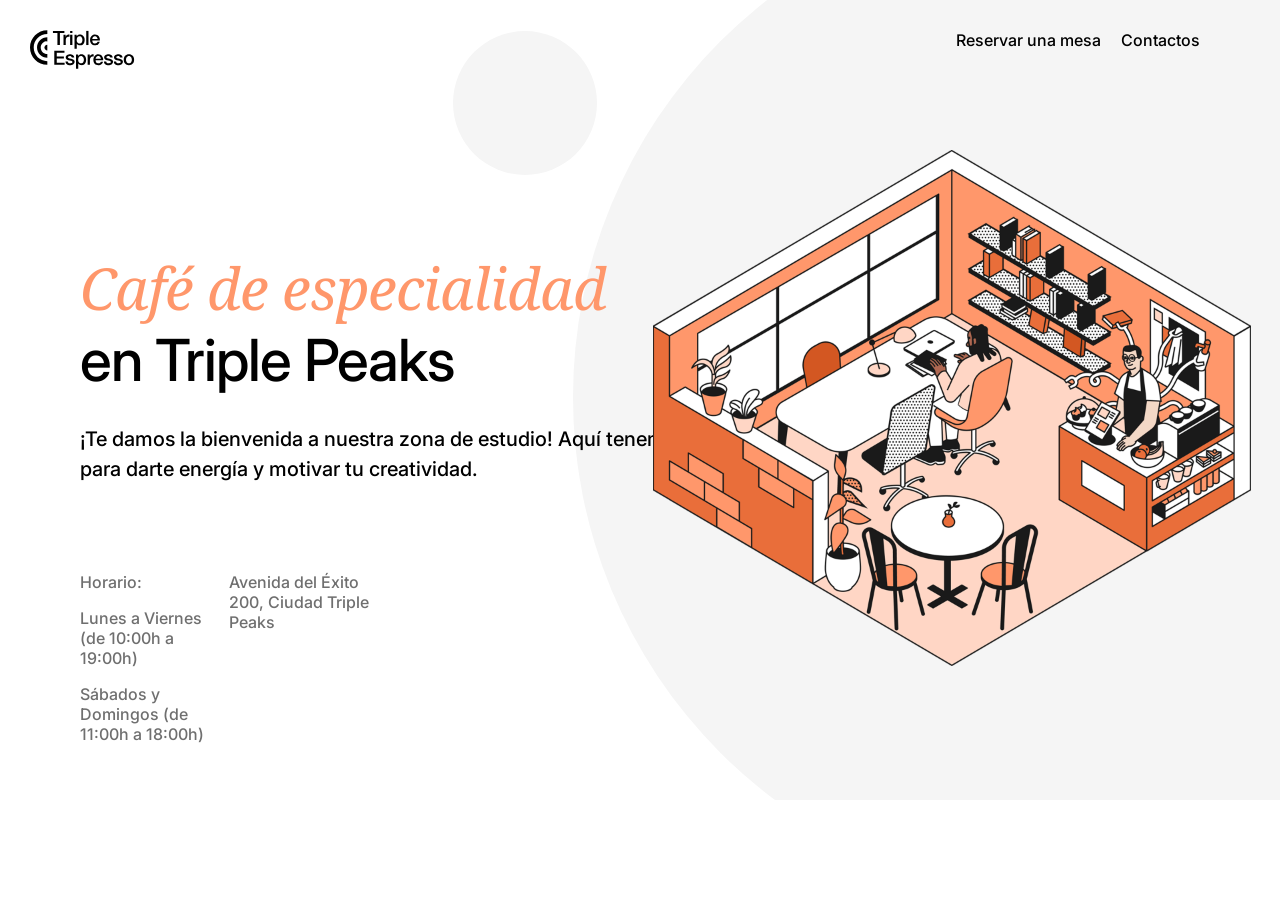
==== index.html @ 57606357 "fix estructure" ====
<!doctype html>
<html lang="es">
  <head>
    <meta charset="UTF-8" />
    <meta name="viewport" content="width=device-width, initial-scale=1.0" />
    <link rel="stylesheet" href="../styles/normalize.css" />
    <link rel="stylesheet" href="../styles/style.css" />
    <link rel="icon" href="../images/favicon.ico" />
    <link rel="preconnect" href="https://fonts.googleapis.com" />
    <link rel="preconnect" href="https://fonts.gstatic.com" crossorigin />
    <link
      href="https://fonts.googleapis.com/css2?family=Inter:ital,opsz,wght@0,14..32,100..900;1,14..32,100..900&display=swap"
      rel="stylesheet"
    />
    <link rel="preconnect" href="https://fonts.googleapis.com" />
    <link rel="preconnect" href="https://fonts.gstatic.com" crossorigin />
    <link
      href="https://fonts.googleapis.com/css2?family=Noto+Serif:ital,wght@0,100..900;1,100..900&display=swap"
      rel="stylesheet"
    />
    <title>Triple Espresso</title>
  </head>
  <body>
    <header class="header">
      <div class="header-top">
        <img
          class="logo"
          src="../images/logo_coffeeshop_dark.svg"
          alt="Logo de Triple Espresso"
        />
        <nav class="nav">
          <ul class="nav-links">
            <li>
              <a class="nav-link" href="#reservation">Reservar una mesa</a>
            </li>
            <li><a class="nav-link" href="#contacts">Contactos</a></li>
          </ul>
        </nav>
      </div>
      <h1 class="header-title">
        <span class="span-accent">Café de especialidad</span>en Triple Peaks
      </h1>
      <p class="header-description">
        ¡Te damos la bienvenida a nuestra zona de estudio! Aquí tenemos café
        para darte energía y motivar tu creatividad.
      </p>
      <img
        class="header-image"
        src="../images/inside_coffee_shop.png"
        alt="Interior de la cafetería Triple Espresso"
      />
      <div class="header-info">
        <div class="header-hours">
          <p class="info-text">Horario:</p>
          <p class="info-text">Lunes a Viernes (de 10:00h a 19:00h)</p>
          <p class="info-text">Sábados y Domingos (de 11:00h a 18:00h)</p>
        </div>
        <p class="info-text">Avenida del Éxito 200, Ciudad Triple Peaks</p>
      </div>
    </header>
    <main class="content">
      <section class="reservation" id="reservation"></section>
    </main>
    <footer class="footer" id="contacts"></footer>
  </body>
</html>
---- styles/style.css ----
body {
  min-width: 1100px;
  max-width: 1600px;
  margin: 0 auto;
  font-family: "Inter", Arial, sans-serif;
  font-weight: 500;
  font-size: 16px;
  line-height: 20px;
}
.header {
  min-height: 720px;
  max-height: 800px;
  height: 100vh;
  background-color: #ffffff;
  background-image: url("../images/background_header.svg");
  background-repeat: no-repeat;
  background-position: center;
  background-size: cover;
  position: relative;
  overflow: hidden;
}

.header-top {
  display: flex;
  justify-content: space-between;
  padding: 30px 80px 0 30px;
}

.logo {
  width: 105px;
  height: 39px;
  position: relative;
}

.nav-links {
  display: flex;
  gap: 20px;
  list-style: none;
  margin: 0;
  padding: 0;
  list-style: none;
}

.nav-link {
  color: #000000;
  text-decoration: none;
  font-weight: 500;
}

.header-title {
  max-width: 709px;
  margin: 183px 0 0 80px;
  font-size: 58px;
  line-height: 72px;
  font-weight: 500;
  letter-spacing: -1px;
}

.header-title span {
  display: block;
}

.span-accent {
  font-family: "Noto Serif", "Times New Roman", serif;
  font-style: italic;
  font-weight: 400;
  color: #ff976b;
}

.header-description {
  max-width: 683px;
  margin: 28px 0 0 80px;
  font-size: 20px;
  line-height: 30px;
}

.header-image {
  width: 646px;
  height: 568px;
  position: absolute;
  top: 124px;
  right: 5px;
}

.header-info {
  position: absolute;
  left: 80px;
  width: 300px;
  bottom: 40px;
  display: flex;
  justify-content: space-between;
  color: #6f6f6f;
  font-weight: 500;
}

.info-text {
  bottom: 40px;
  right: 80px;
}
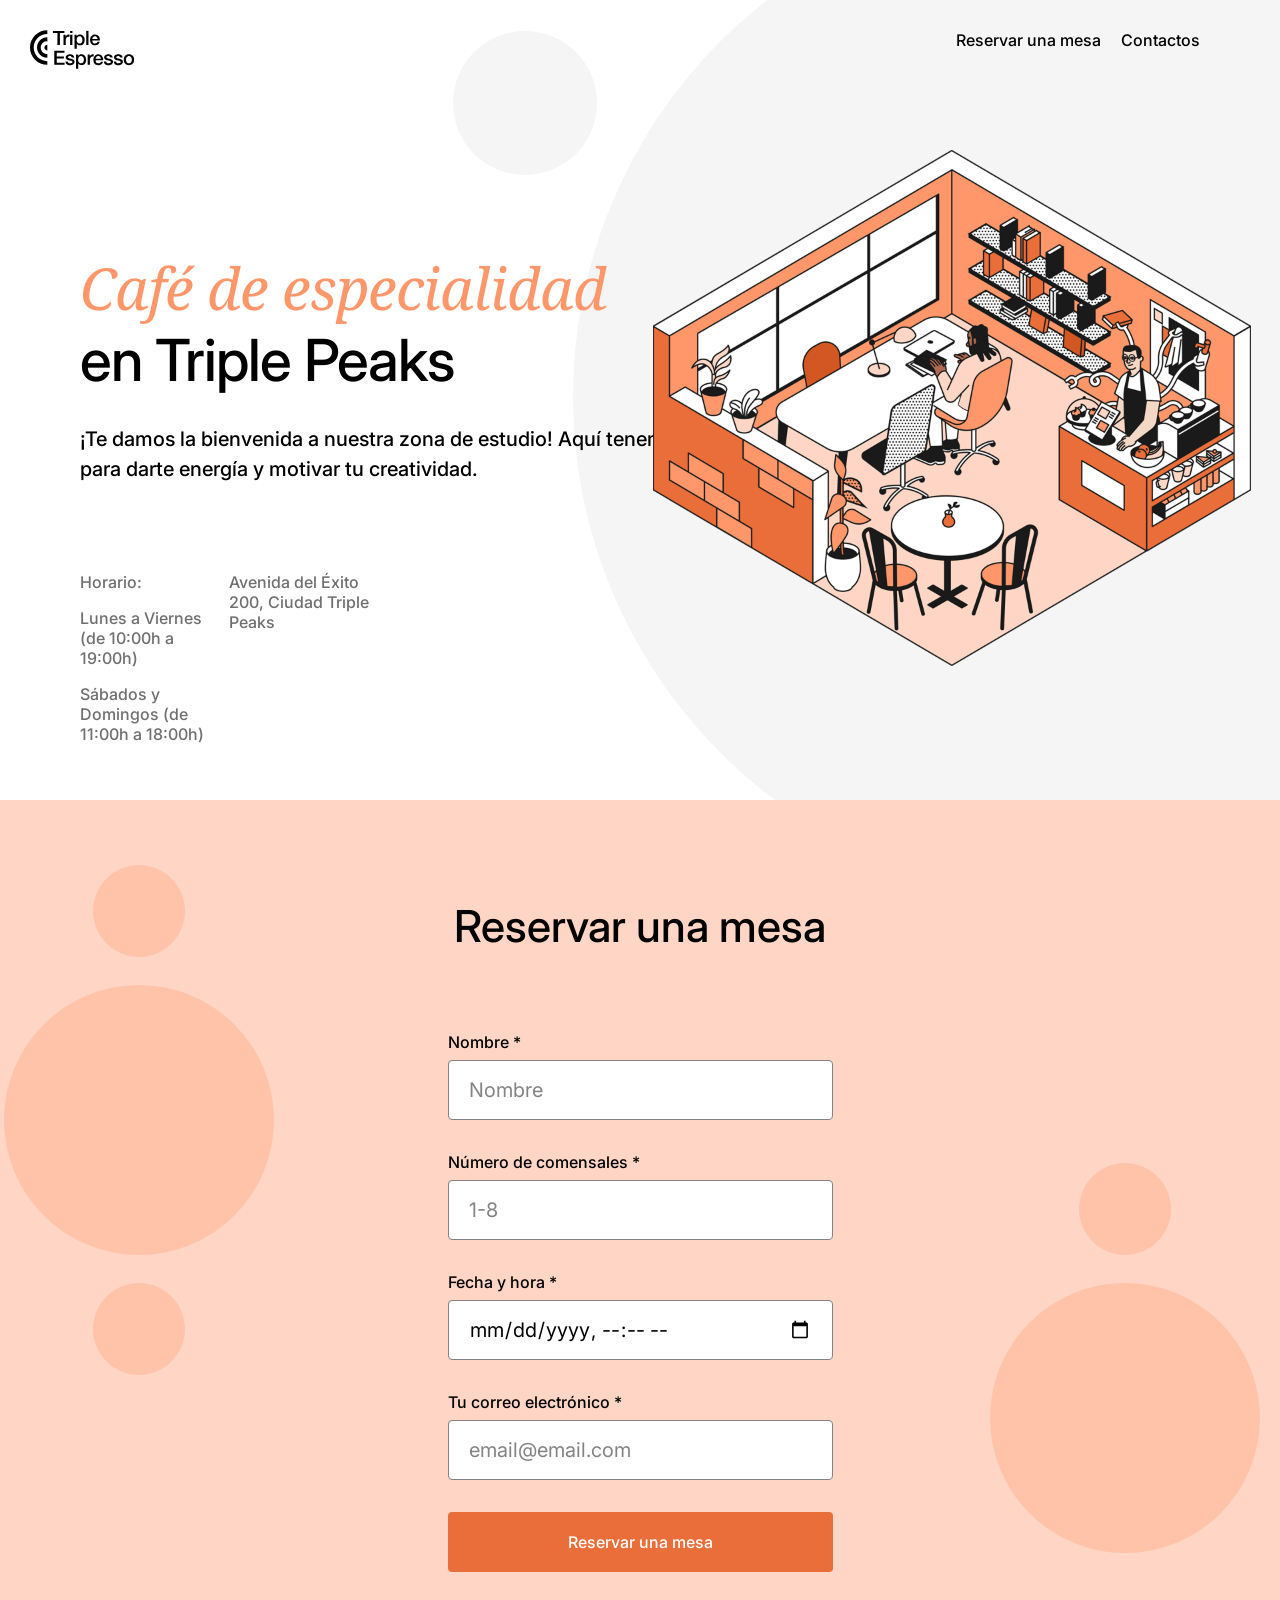
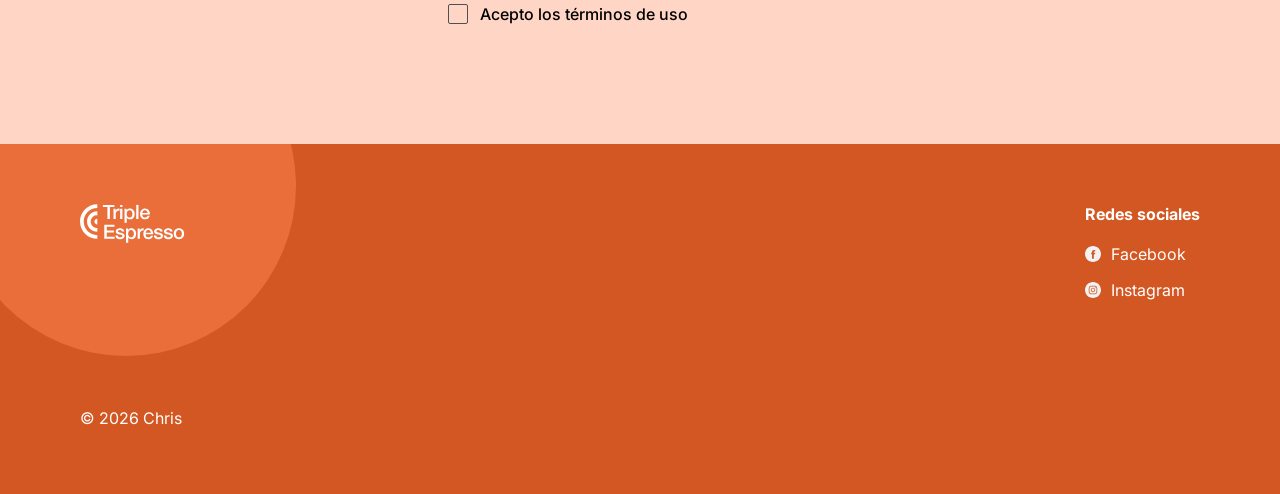
==== commit f08027e9: "Add new form" ====
--- a/index.html
+++ b/index.html
@@ -3,9 +3,9 @@
   <head>
     <meta charset="UTF-8" />
     <meta name="viewport" content="width=device-width, initial-scale=1.0" />
-    <link rel="stylesheet" href="../styles/normalize.css" />
-    <link rel="stylesheet" href="../styles/style.css" />
-    <link rel="icon" href="../images/favicon.ico" />
+    <link rel="stylesheet" href="styles/normalize.css" />
+    <link rel="stylesheet" href="styles/style.css" />
+    <link rel="icon" href="favicon.ico" />
     <link rel="preconnect" href="https://fonts.googleapis.com" />
     <link rel="preconnect" href="https://fonts.gstatic.com" crossorigin />
     <link
@@ -25,7 +25,7 @@
       <div class="header-top">
         <img
           class="logo"
-          src="../images/logo_coffeeshop_dark.svg"
+          src="images/logo_coffeeshop_dark.svg"
           alt="Logo de Triple Espresso"
         />
         <nav class="nav">
@@ -46,7 +46,7 @@
       </p>
       <img
         class="header-image"
-        src="../images/inside_coffee_shop.png"
+        src="images/inside_coffee_shop.png"
         alt="Interior de la cafetería Triple Espresso"
       />
       <div class="header-info">
@@ -59,8 +59,105 @@
       </div>
     </header>
     <main class="content">
-      <section class="reservation" id="reservation"></section>
+      <section class="reservation" id="reservation">
+        <h2 class="reservation__title">Reservar una mesa</h2>
+        <form class="form">
+          <fieldset class="form__fieldset">
+            <label class="form__label" for="name">
+              Nombre *
+              <input
+                class="form__input"
+                id="name"
+                name="name"
+                type="text"
+                placeholder="Nombre"
+                required
+              />
+            </label>
+            <label class="form__label" for="guests">
+              Número de comensales *
+              <input
+                class="form__input"
+                id="guests"
+                name="guests"
+                type="number"
+                min="1"
+                max="8"
+                placeholder="1-8"
+                required
+              />
+            </label>
+            <label class="form__label" for="date">
+              Fecha y hora *
+              <input
+                class="form__input"
+                id="date"
+                name="date"
+                type="datetime-local"
+                required
+              />
+            </label>
+            <label class="form__label" for="email">
+              Tu correo electrónico *
+              <input
+                class="form__input"
+                id="email"
+                name="email"
+                type="email"
+                placeholder="email@email.com"
+                required
+              />
+            </label>
+            <button class="form__button" type="submit">Reservar una mesa</button>
+            <label class="form__label form__label_type_checkbox" for="terms">
+              <input
+                class="form__checkbox"
+                id="terms"
+                name="terms"
+                type="checkbox"
+                required
+              />
+              Acepto los términos de uso
+            </label>
+          </fieldset>
+        </form>
+      </section>
     </main>
-    <footer class="footer" id="contacts"></footer>
+    <footer class="footer" id="contacts">
+      <div class="footer__circle"></div>
+      <div class="footer__content">
+        <img
+          class="footer__logo"
+          src="images/images_sprint3_stage2/logo_coffeeshop_light.svg"
+          alt="Logo de Triple Espresso"
+        />
+        <div class="footer__social">
+          <h2 class="footer__social-title">Redes sociales</h2>
+          <ul class="footer__list">
+            <li class="footer__list-item">
+              <a class="footer__social-link" href="#">
+                <img
+                  class="footer__social-icon"
+                  src="images/images_sprint3_stage2/facebook_white.svg"
+                  alt="Facebook"
+                />
+                Facebook
+              </a>
+            </li>
+            <li class="footer__list-item">
+              <a class="footer__social-link" href="#">
+                <img
+                  class="footer__social-icon"
+                  src="images/images_sprint3_stage2/instagram_white.svg"
+                  alt="Instagram"
+                />
+                Instagram
+              </a>
+            </li>
+          </ul>
+        </div>
+      </div>
+      <p class="footer__copyright">© 2026 Chris</p>
+    </footer>
   </body>
 </html>
--- a/styles/style.css
+++ b/styles/style.css
@@ -97,3 +97,200 @@
   bottom: 40px;
   right: 80px;
 }
+
+.reservation {
+  padding: 100px 0 120px;
+  background-color: #ffd6c5;
+  background-image: url("../images/images_sprint3_stage2/background_reservation.svg");
+  background-repeat: no-repeat;
+  background-position: center;
+  background-size: cover;
+}
+
+.reservation__title {
+  margin: 0 0 80px;
+  font-family: "Inter", Arial, sans-serif;
+  font-style: normal;
+  font-weight: 500;
+  font-size: 44px;
+  line-height: 52px;
+  text-align: center;
+}
+
+.form {
+  max-width: 385px;
+  margin: 0 auto;
+}
+
+.form__fieldset {
+  margin: 0;
+  padding: 0;
+  border: none;
+}
+
+.form__label {
+  display: block;
+  margin: 0;
+  font-family: "Inter", Arial, sans-serif;
+  font-style: normal;
+  font-weight: 500;
+  font-size: 16px;
+  line-height: 20px;
+}
+
+.form__input {
+  box-sizing: border-box;
+  width: 100%;
+  height: 60px;
+  margin: 8px 0 32px;
+  padding: 15px 20px;
+  border: 1px solid #838383;
+  border-radius: 4px;
+  font-family: "Inter", Arial, sans-serif;
+  font-style: normal;
+  font-weight: normal;
+  font-size: 20px;
+  line-height: 30px;
+}
+
+.form__input::placeholder {
+  color: #838383;
+}
+
+.form__button {
+  width: 100%;
+  height: 60px;
+  padding: 0;
+  border: none;
+  border-radius: 4px;
+  background-color: #e96e3a;
+  color: #ffffff;
+  font-family: "Inter", Arial, sans-serif;
+  font-style: normal;
+  font-weight: 500;
+  font-size: 16px;
+  line-height: 20px;
+  cursor: pointer;
+  transition: opacity 0.3s ease;
+}
+
+.form__button:hover {
+  opacity: 0.7;
+}
+
+.form__label_type_checkbox {
+  display: flex;
+  align-items: center;
+  gap: 12px;
+  margin: 32px 0 0;
+}
+
+.form__checkbox {
+  box-sizing: border-box;
+  width: 20px;
+  height: 20px;
+  margin: 0;
+  border: 1px solid #4f4f4f;
+  border-radius: 2px;
+  appearance: none;
+}
+
+.form__checkbox:checked {
+  background-color: #2a2a2a;
+  background-image: url("../images/images_sprint3_stage2/check.svg");
+  background-repeat: no-repeat;
+  background-position: center;
+}
+
+.footer {
+  position: relative;
+  min-height: 350px;
+  box-sizing: border-box;
+  padding: 60px 80px;
+  overflow: hidden;
+  background-color: #d35722;
+  color: #ffffff;
+}
+
+.footer__circle {
+  position: absolute;
+  top: -128px;
+  left: -44px;
+  z-index: 0;
+  width: 340px;
+  height: 340px;
+  border-radius: 50%;
+  background-color: #e96e3a;
+}
+
+.footer__content {
+  position: relative;
+  z-index: 1;
+  display: flex;
+  justify-content: space-between;
+}
+
+.footer__logo {
+  width: 105px;
+  height: 39px;
+}
+
+.footer__social-title {
+  margin: 0 0 20px;
+  font-family: "Inter", Arial, sans-serif;
+  font-style: normal;
+  font-weight: bold;
+  font-size: 16px;
+  line-height: 20px;
+}
+
+.footer__list {
+  display: flex;
+  flex-direction: column;
+  gap: 16px;
+  margin: 0;
+  padding: 0;
+  list-style: none;
+}
+
+.footer__social-link {
+  display: flex;
+  align-items: center;
+  gap: 10px;
+  color: #ffffff;
+  font-family: "Inter", Arial, sans-serif;
+  font-style: normal;
+  font-weight: normal;
+  font-size: 16px;
+  line-height: 20px;
+  text-decoration: none;
+  transition: color 0.3s ease;
+}
+
+.footer__social-link:hover {
+  color: #ffd6c5;
+}
+
+.footer__social-icon {
+  width: 16px;
+  height: 16px;
+}
+
+.footer__copyright {
+  position: relative;
+  z-index: 1;
+  margin: 108px 0 0;
+  font-family: "Inter", Arial, sans-serif;
+  font-style: normal;
+  font-weight: normal;
+  font-size: 16px;
+  line-height: 20px;
+}
+
+.nav-link {
+  transition: color 0.3s ease;
+}
+
+.nav-link:hover {
+  color: #ff976b;
+}
